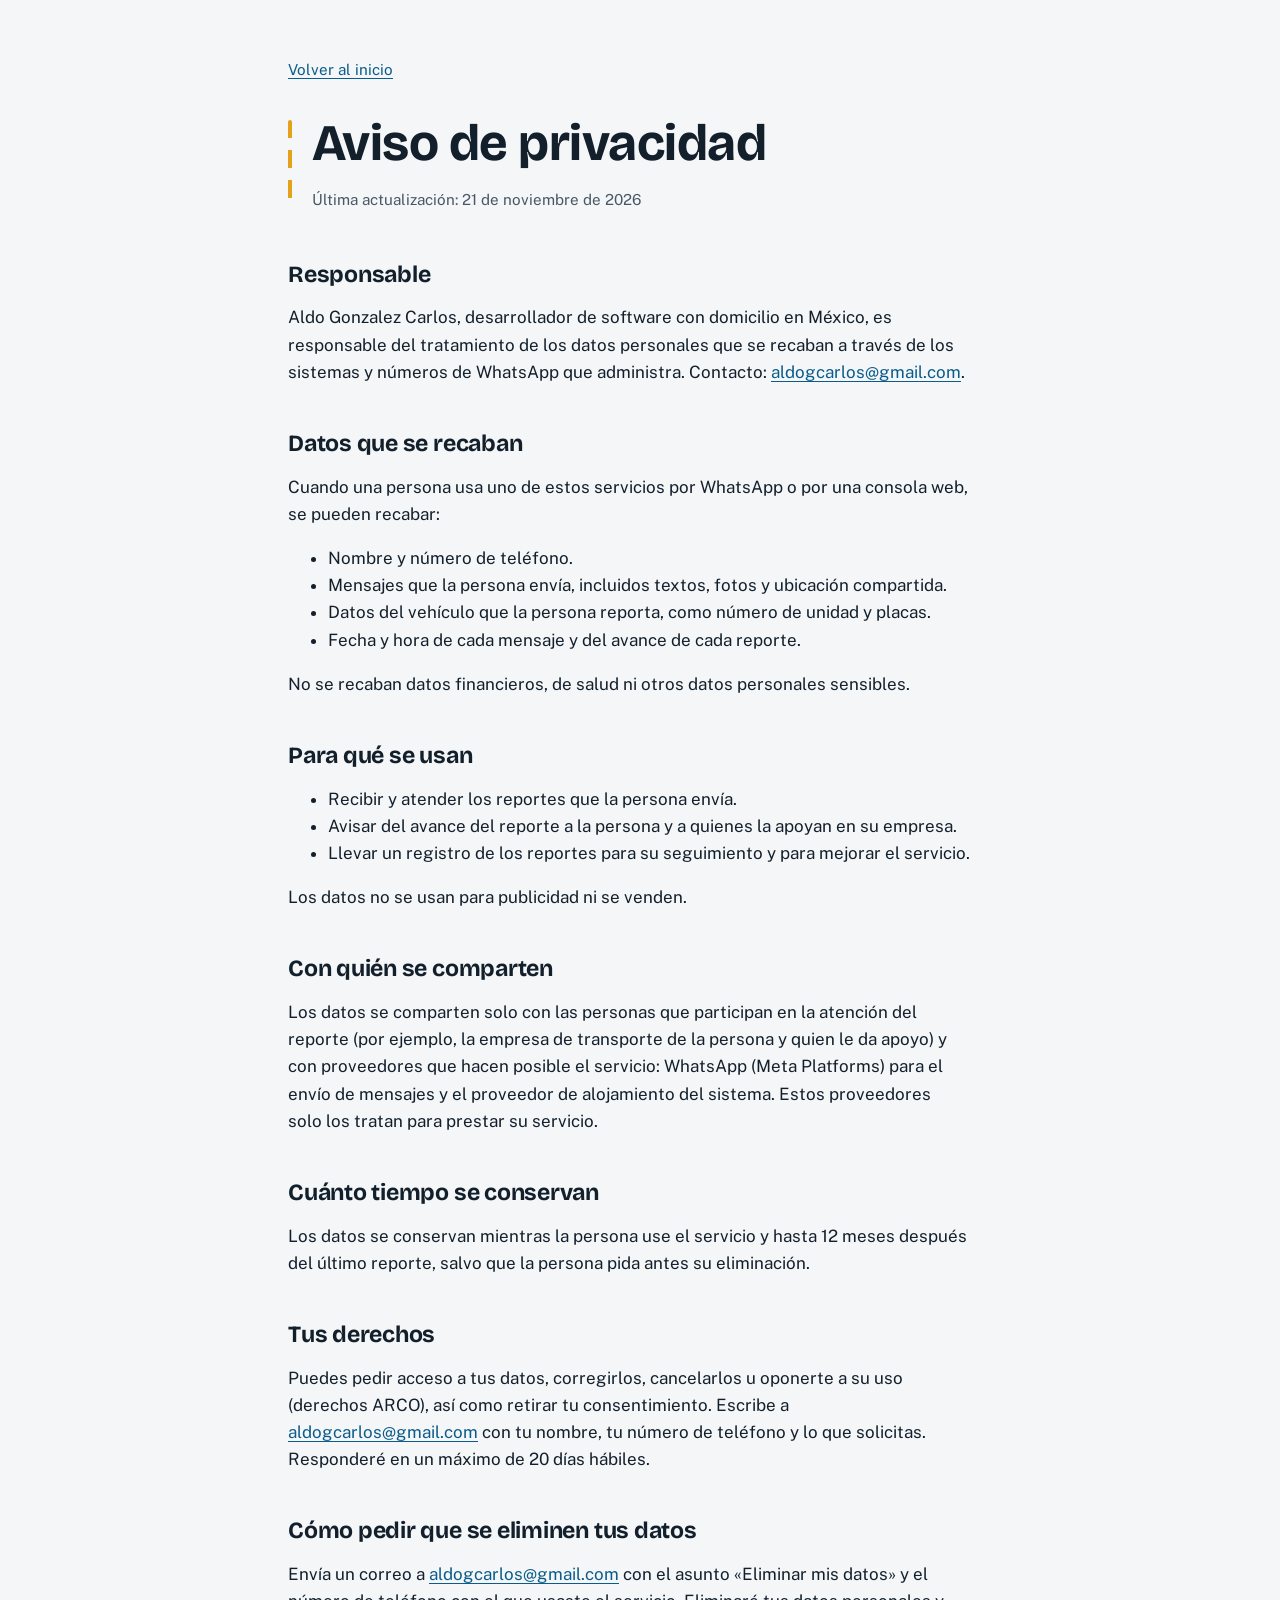
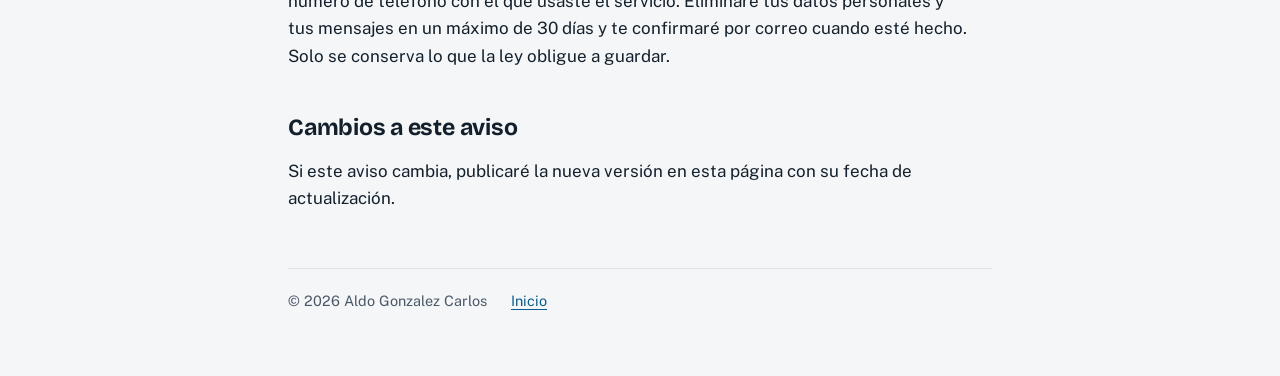
==== privacidad.html @ 036ab999 "Add developer site with privacy notice" ====
<!doctype html>
<html lang="es-MX">
  <head>
    <meta charset="utf-8" />
    <meta name="viewport" content="width=device-width, initial-scale=1" />
    <title>Aviso de privacidad · Aldo Gonzalez Carlos</title>
    <meta name="description" content="Aviso de privacidad de los servicios de software y WhatsApp de Aldo Gonzalez Carlos." />
    <link rel="preconnect" href="https://fonts.googleapis.com" />
    <link rel="preconnect" href="https://fonts.gstatic.com" crossorigin />
    <link
      href="https://fonts.googleapis.com/css2?family=Bricolage+Grotesque:opsz,wght@12..96,600;12..96,700&family=Public+Sans:wght@400;600&display=swap"
      rel="stylesheet"
    />
    <link rel="stylesheet" href="estilos.css" />
  </head>
  <body>
    <main class="pagina">
      <a class="volver" href="index.html">Volver al inicio</a>
      <header class="encabezado">
        <h1>Aviso de privacidad</h1>
        <p class="actualizado">Última actualización: 21 de noviembre de 2026</p>
      </header>

      <h2>Responsable</h2>
      <p>
        Aldo Gonzalez Carlos, desarrollador de software con domicilio en México, es responsable del tratamiento de los datos
        personales que se recaban a través de los sistemas y números de WhatsApp que administra. Contacto:
        <a href="mailto:aldogcarlos@gmail.com">aldogcarlos@gmail.com</a>.
      </p>

      <h2>Datos que se recaban</h2>
      <p>Cuando una persona usa uno de estos servicios por WhatsApp o por una consola web, se pueden recabar:</p>
      <ul>
        <li>Nombre y número de teléfono.</li>
        <li>Mensajes que la persona envía, incluidos textos, fotos y ubicación compartida.</li>
        <li>Datos del vehículo que la persona reporta, como número de unidad y placas.</li>
        <li>Fecha y hora de cada mensaje y del avance de cada reporte.</li>
      </ul>
      <p>No se recaban datos financieros, de salud ni otros datos personales sensibles.</p>

      <h2>Para qué se usan</h2>
      <ul>
        <li>Recibir y atender los reportes que la persona envía.</li>
        <li>Avisar del avance del reporte a la persona y a quienes la apoyan en su empresa.</li>
        <li>Llevar un registro de los reportes para su seguimiento y para mejorar el servicio.</li>
      </ul>
      <p>Los datos no se usan para publicidad ni se venden.</p>

      <h2>Con quién se comparten</h2>
      <p>
        Los datos se comparten solo con las personas que participan en la atención del reporte (por ejemplo, la empresa
        de transporte de la persona y quien le da apoyo) y con proveedores que hacen posible el servicio: WhatsApp (Meta
        Platforms) para el envío de mensajes y el proveedor de alojamiento del sistema. Estos proveedores solo los tratan
        para prestar su servicio.
      </p>

      <h2>Cuánto tiempo se conservan</h2>
      <p>
        Los datos se conservan mientras la persona use el servicio y hasta 12 meses después del último reporte, salvo que
        la persona pida antes su eliminación.
      </p>

      <h2>Tus derechos</h2>
      <p>
        Puedes pedir acceso a tus datos, corregirlos, cancelarlos u oponerte a su uso (derechos ARCO), así como retirar tu
        consentimiento. Escribe a <a href="mailto:aldogcarlos@gmail.com">aldogcarlos@gmail.com</a> con tu nombre, tu número de teléfono y lo que
        solicitas. Responderé en un máximo de 20 días hábiles.
      </p>

      <h2 id="eliminacion">Cómo pedir que se eliminen tus datos</h2>
      <p>
        Envía un correo a <a href="mailto:aldogcarlos@gmail.com">aldogcarlos@gmail.com</a> con el asunto «Eliminar mis datos» y el número de
        teléfono con el que usaste el servicio. Eliminaré tus datos personales y tus mensajes en un máximo de 30 días y te
        confirmaré por correo cuando esté hecho. Solo se conserva lo que la ley obligue a guardar.
      </p>

      <h2>Cambios a este aviso</h2>
      <p>Si este aviso cambia, publicaré la nueva versión en esta página con su fecha de actualización.</p>

      <footer class="pie">
        <span>© 2026 Aldo Gonzalez Carlos</span>
        <a href="index.html">Inicio</a>
      </footer>
    </main>
  </body>
</html>
---- estilos.css ----
/* Sitio de desarrollador independiente: tinta azul noche, papel frío y una línea de carril ámbar como único acento. */
:root {
  --papel: #f4f6f8;
  --superficie: #ffffff;
  --tinta: #13202c;
  --tinta-2: #4a5866;
  --linea: #dde2e8;
  --carril: #e3a21a;
  --enlace: #0b5c8a;
  --titulos: 'Bricolage Grotesque', 'Public Sans', system-ui, sans-serif;
  --texto: 'Public Sans', system-ui, -apple-system, 'Segoe UI', sans-serif;
}

@media (prefers-color-scheme: dark) {
  :root {
    --papel: #0f1820;
    --superficie: #16222d;
    --tinta: #e8edf2;
    --tinta-2: #a7b4c1;
    --linea: #263544;
    --enlace: #7cc4ec;
  }
}

* {
  box-sizing: border-box;
}

body {
  margin: 0;
  background: var(--papel);
  color: var(--tinta);
  font-family: var(--texto);
  font-size: 1.0625rem;
  line-height: 1.6;
}

a {
  color: var(--enlace);
  text-underline-offset: 3px;
}

a:focus-visible {
  outline: 3px solid var(--carril);
  outline-offset: 2px;
  border-radius: 2px;
}

.pagina {
  max-width: 46rem;
  margin: 0 auto;
  padding: 3.5rem 1rem 4rem;
}

/* La línea de carril: discontinua, a la izquierda del encabezado. */
.encabezado {
  position: relative;
  padding-left: 1.5rem;
  margin-bottom: 3rem;
}

.encabezado::before {
  content: '';
  position: absolute;
  left: 0;
  top: 0.35rem;
  bottom: 0.35rem;
  width: 4px;
  background: repeating-linear-gradient(to bottom, var(--carril) 0 18px, transparent 18px 30px);
  border-radius: 2px;
}

h1,
h2,
h3 {
  font-family: var(--titulos);
  line-height: 1.15;
  letter-spacing: -0.01em;
}

h1 {
  font-size: clamp(2.2rem, 6vw, 3.2rem);
  font-weight: 700;
  margin: 0 0 0.75rem;
}

.lema {
  font-size: 1.25rem;
  color: var(--tinta-2);
  margin: 0;
  max-width: 34ch;
}

h2 {
  font-size: 1.45rem;
  margin: 2.75rem 0 0.75rem;
}

h3 {
  font-size: 1.1rem;
  margin: 1.5rem 0 0.35rem;
}

p,
li {
  max-width: 68ch;
}

.servicios {
  list-style: none;
  padding: 0;
  margin: 0;
  display: grid;
  gap: 0.75rem;
}

.servicios li {
  padding: 1rem 1.15rem;
  background: var(--superficie);
  border: 1px solid var(--linea);
  border-radius: 8px;
}

.servicios strong {
  display: block;
  font-family: var(--titulos);
  font-size: 1.05rem;
}

.ficha {
  display: grid;
  grid-template-columns: max-content 1fr;
  gap: 0.4rem 1.25rem;
  margin: 0;
}

.ficha dt {
  color: var(--tinta-2);
}

.ficha dd {
  margin: 0;
  font-weight: 600;
}

.pie {
  margin-top: 3.5rem;
  padding-top: 1.25rem;
  border-top: 1px solid var(--linea);
  font-size: 0.9rem;
  color: var(--tinta-2);
  display: flex;
  flex-wrap: wrap;
  gap: 0.5rem 1.5rem;
}

.volver {
  display: inline-block;
  margin-bottom: 2rem;
  font-size: 0.95rem;
}

.actualizado {
  color: var(--tinta-2);
  font-size: 0.95rem;
}

@media (max-width: 520px) {
  .pagina {
    padding-top: 2.25rem;
  }
  .ficha {
    grid-template-columns: 1fr;
    gap: 0.1rem;
  }
  .ficha dd {
    margin-bottom: 0.6rem;
  }
}
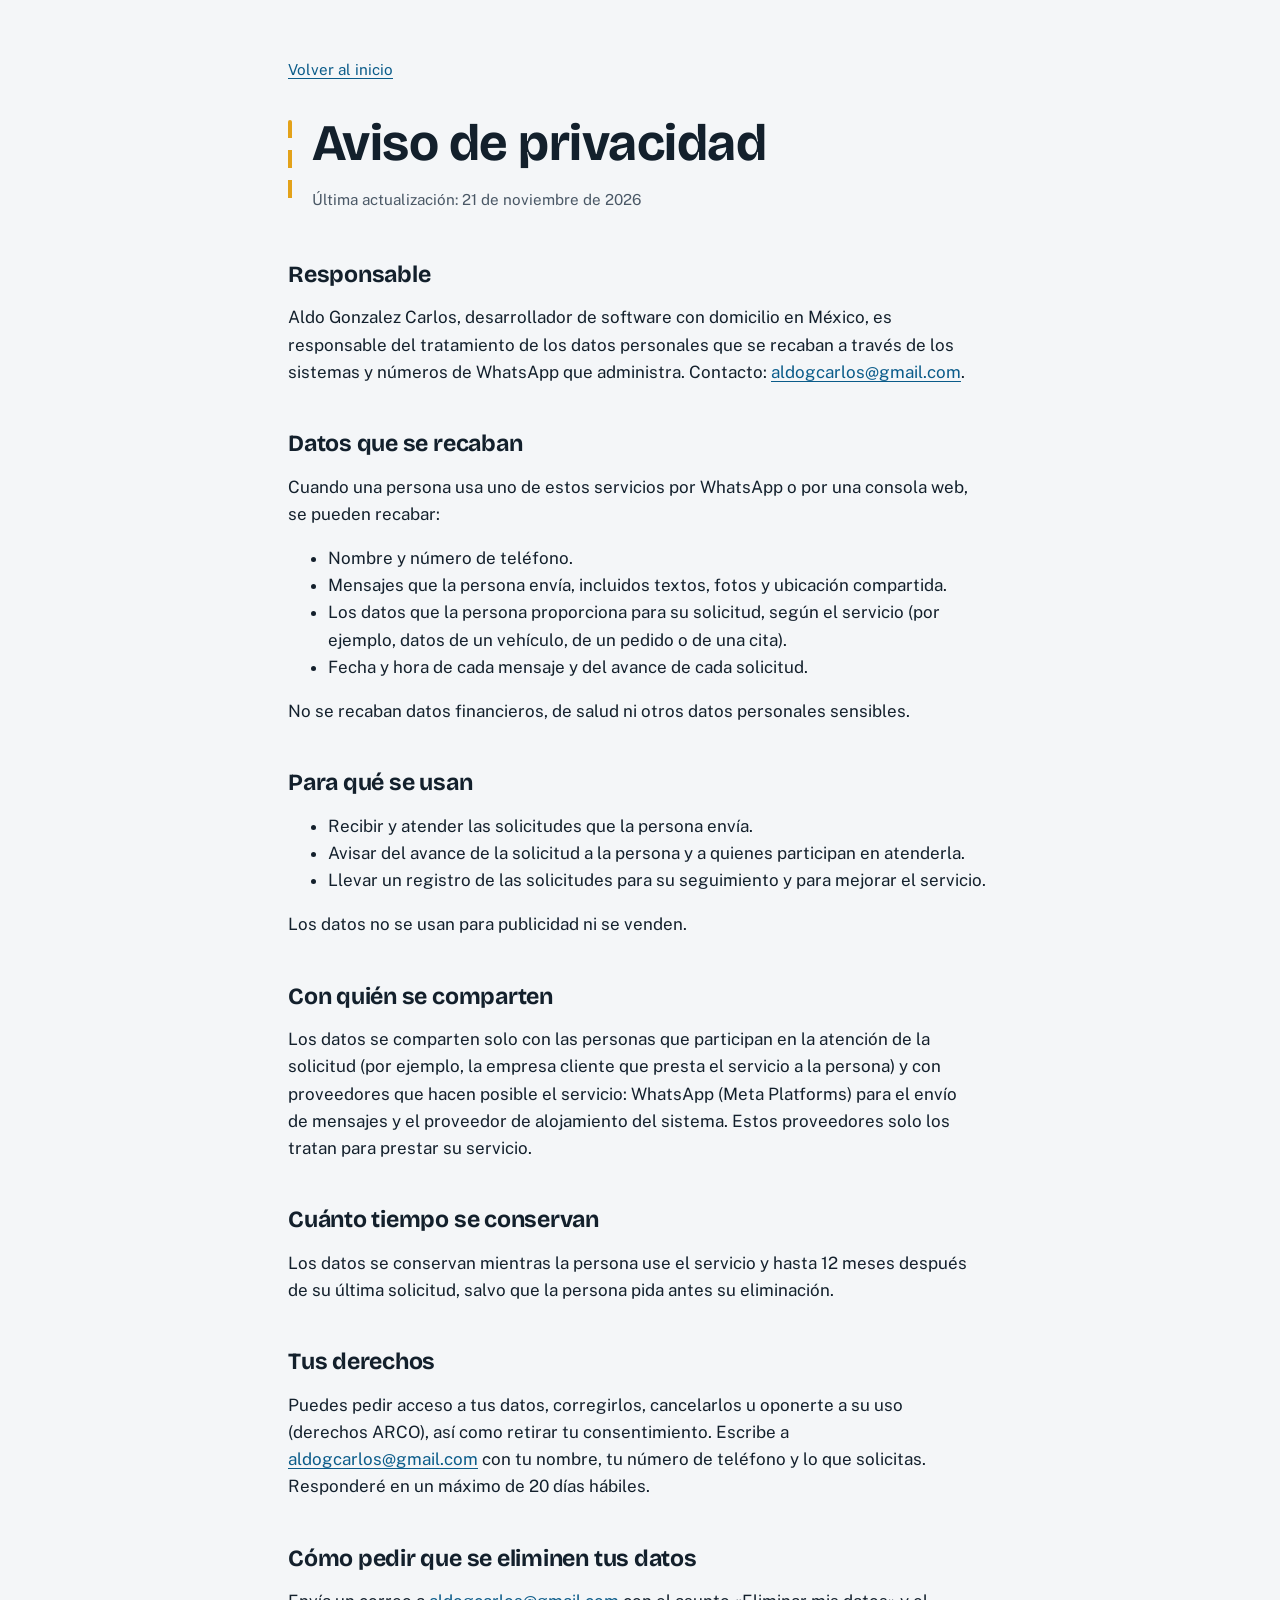
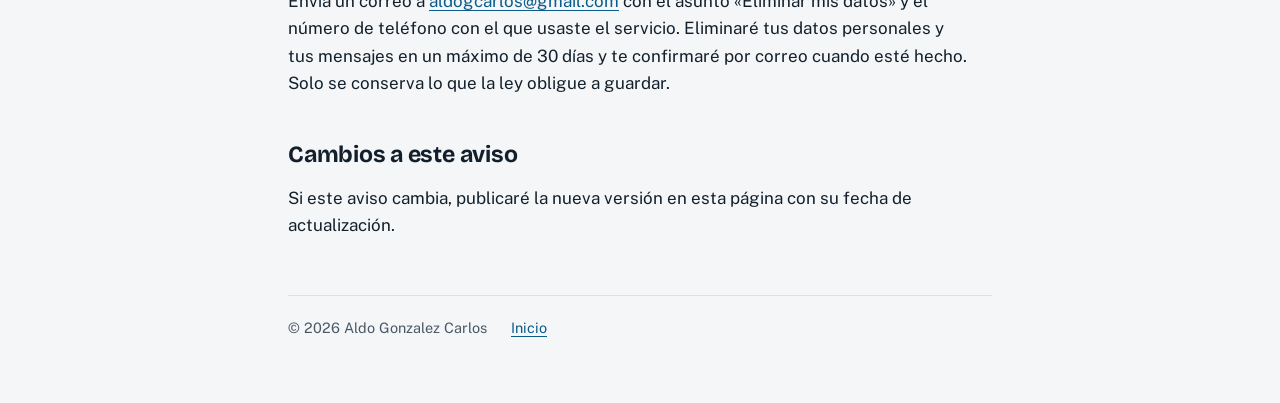
==== commit 6a6aadd6: "Present general custom web and mobile development" ====
--- a/privacidad.html
+++ b/privacidad.html
@@ -33,30 +33,30 @@
       <ul>
         <li>Nombre y número de teléfono.</li>
         <li>Mensajes que la persona envía, incluidos textos, fotos y ubicación compartida.</li>
-        <li>Datos del vehículo que la persona reporta, como número de unidad y placas.</li>
-        <li>Fecha y hora de cada mensaje y del avance de cada reporte.</li>
+        <li>Los datos que la persona proporciona para su solicitud, según el servicio (por ejemplo, datos de un vehículo, de un pedido o de una cita).</li>
+        <li>Fecha y hora de cada mensaje y del avance de cada solicitud.</li>
       </ul>
       <p>No se recaban datos financieros, de salud ni otros datos personales sensibles.</p>
 
       <h2>Para qué se usan</h2>
       <ul>
-        <li>Recibir y atender los reportes que la persona envía.</li>
-        <li>Avisar del avance del reporte a la persona y a quienes la apoyan en su empresa.</li>
-        <li>Llevar un registro de los reportes para su seguimiento y para mejorar el servicio.</li>
+        <li>Recibir y atender las solicitudes que la persona envía.</li>
+        <li>Avisar del avance de la solicitud a la persona y a quienes participan en atenderla.</li>
+        <li>Llevar un registro de las solicitudes para su seguimiento y para mejorar el servicio.</li>
       </ul>
       <p>Los datos no se usan para publicidad ni se venden.</p>
 
       <h2>Con quién se comparten</h2>
       <p>
-        Los datos se comparten solo con las personas que participan en la atención del reporte (por ejemplo, la empresa
-        de transporte de la persona y quien le da apoyo) y con proveedores que hacen posible el servicio: WhatsApp (Meta
+        Los datos se comparten solo con las personas que participan en la atención de la solicitud (por ejemplo, la empresa
+        cliente que presta el servicio a la persona) y con proveedores que hacen posible el servicio: WhatsApp (Meta
         Platforms) para el envío de mensajes y el proveedor de alojamiento del sistema. Estos proveedores solo los tratan
         para prestar su servicio.
       </p>
 
       <h2>Cuánto tiempo se conservan</h2>
       <p>
-        Los datos se conservan mientras la persona use el servicio y hasta 12 meses después del último reporte, salvo que
+        Los datos se conservan mientras la persona use el servicio y hasta 12 meses después de su última solicitud, salvo que
         la persona pida antes su eliminación.
       </p>
 
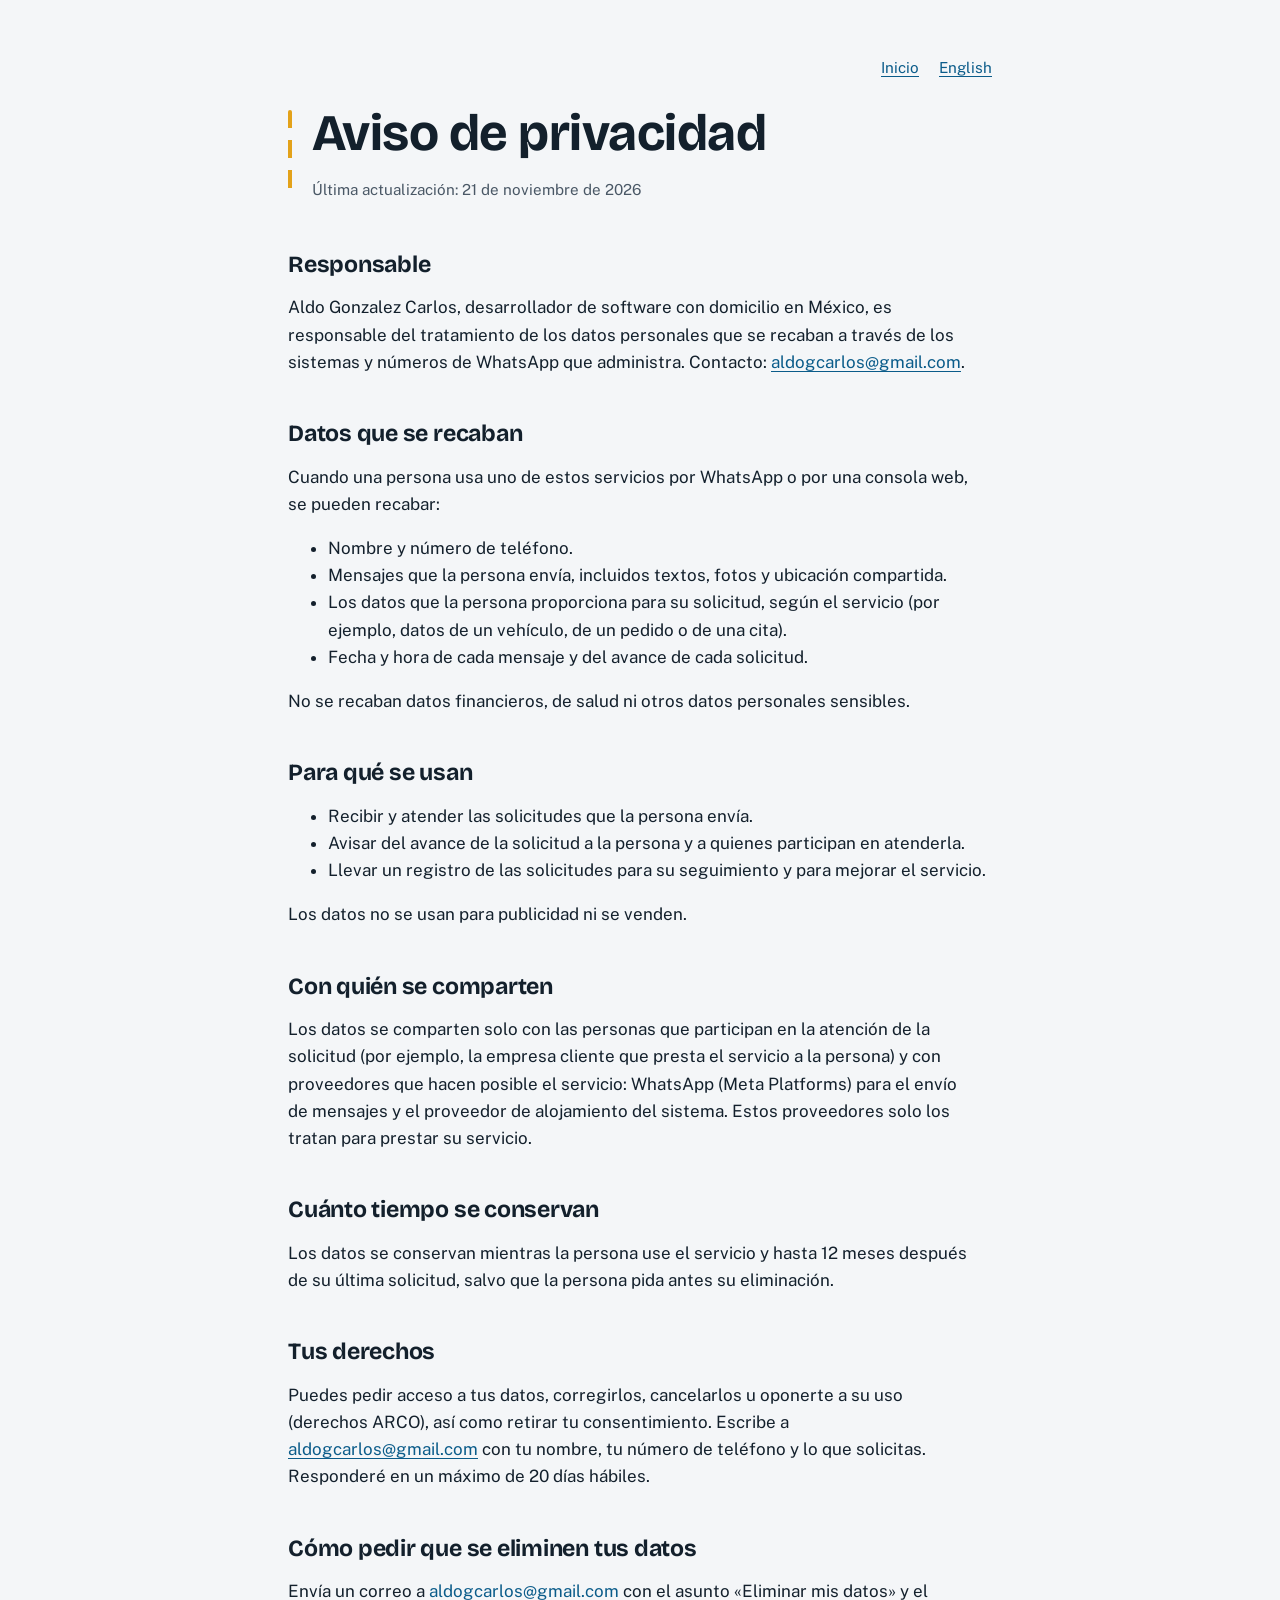
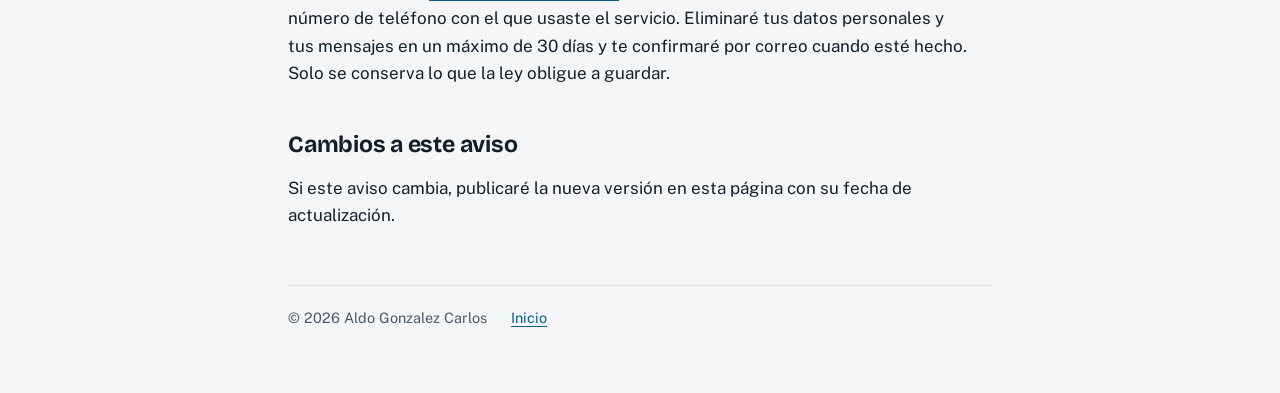
==== commit 0a398132: "Add English version with language switch" ====
--- a/privacidad.html
+++ b/privacidad.html
@@ -5,6 +5,8 @@
     <meta name="viewport" content="width=device-width, initial-scale=1" />
     <title>Aviso de privacidad · Aldo Gonzalez Carlos</title>
     <meta name="description" content="Aviso de privacidad de los servicios de software y WhatsApp de Aldo Gonzalez Carlos." />
+    <link rel="alternate" hreflang="es-MX" href="https://aldogcarlos.github.io/privacidad.html" />
+    <link rel="alternate" hreflang="en" href="https://aldogcarlos.github.io/en/privacy.html" />
     <link rel="preconnect" href="https://fonts.googleapis.com" />
     <link rel="preconnect" href="https://fonts.gstatic.com" crossorigin />
     <link
@@ -15,7 +17,10 @@
   </head>
   <body>
     <main class="pagina">
-      <a class="volver" href="index.html">Volver al inicio</a>
+      <nav class="idioma" aria-label="Idioma">
+        <a href="index.html">Inicio</a>
+        <a href="en/privacy.html" hreflang="en" lang="en">English</a>
+      </nav>
       <header class="encabezado">
         <h1>Aviso de privacidad</h1>
         <p class="actualizado">Última actualización: 21 de noviembre de 2026</p>
--- a/estilos.css
+++ b/estilos.css
@@ -154,6 +154,15 @@
   gap: 0.5rem 1.5rem;
 }
 
+/* Selector de idioma: arriba a la derecha, discreto */
+.idioma {
+  display: flex;
+  justify-content: flex-end;
+  gap: 1.25rem;
+  margin-bottom: 1.5rem;
+  font-size: 0.95rem;
+}
+
 .volver {
   display: inline-block;
   margin-bottom: 2rem;
